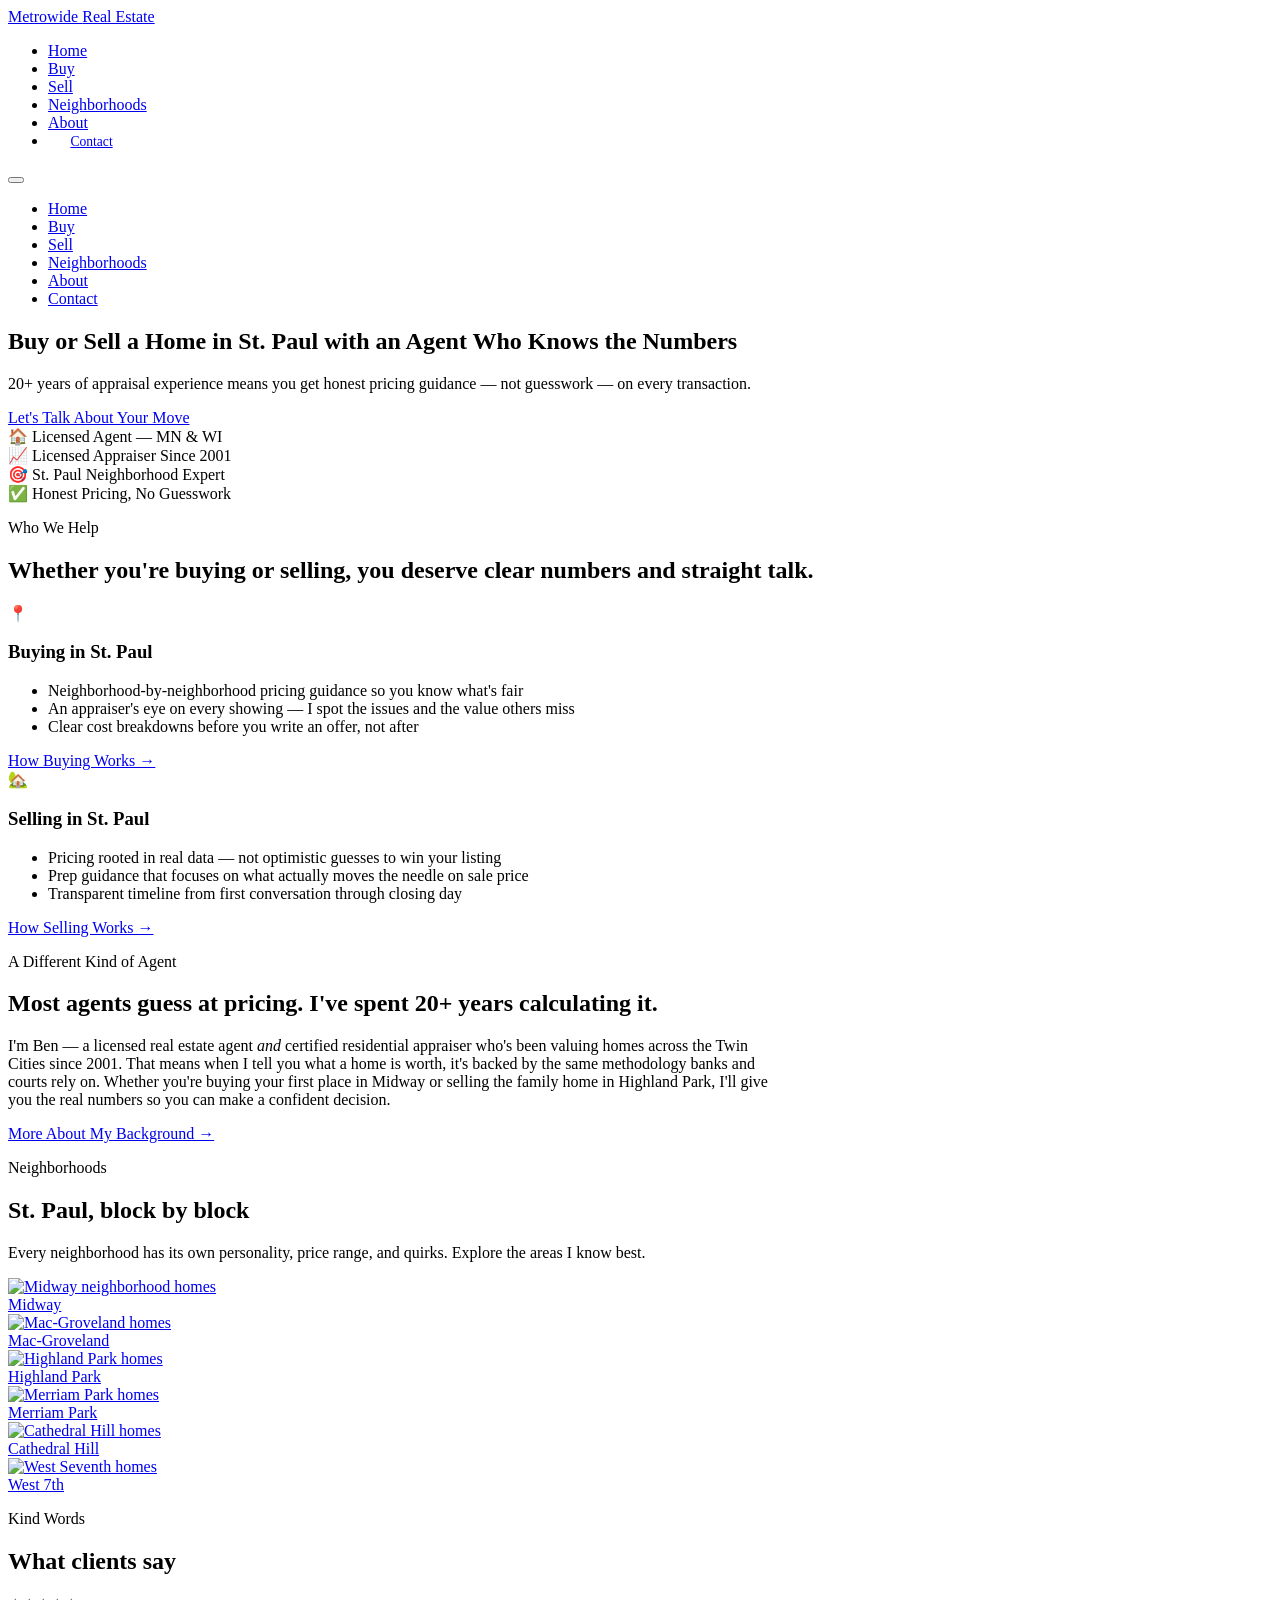
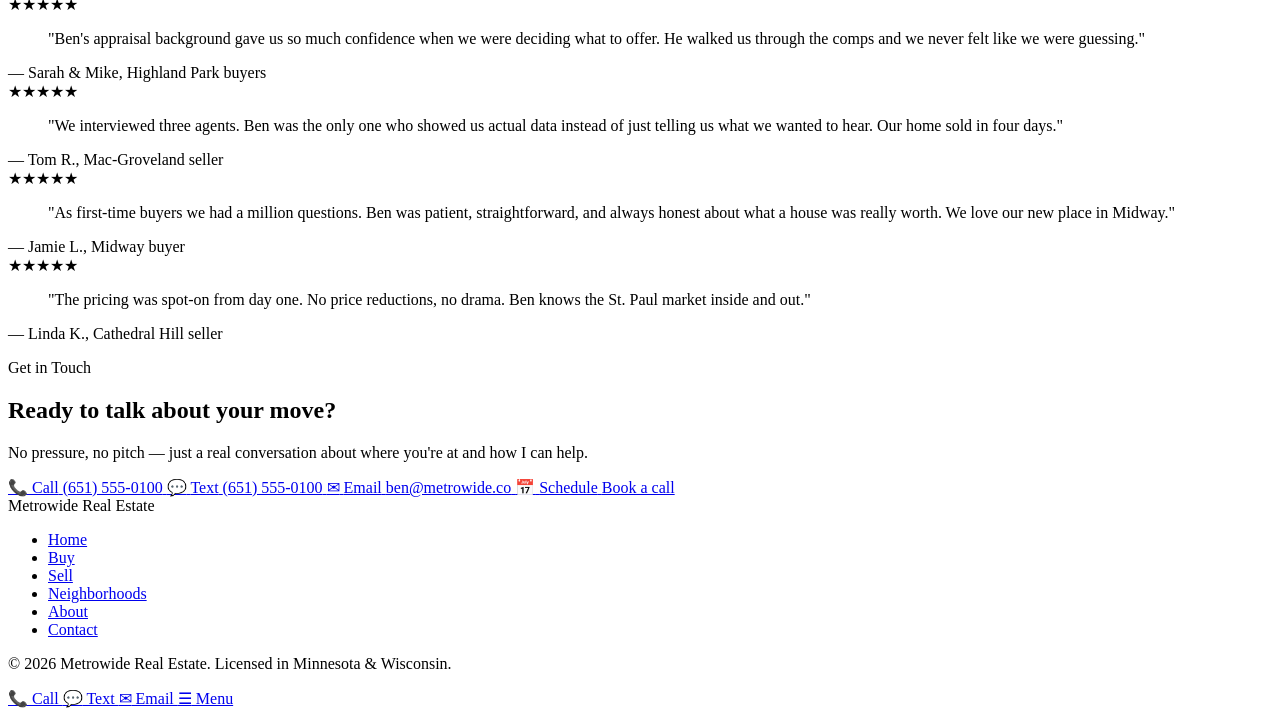
==== index.html @ 92af72aa "Add files via upload" ====
<!DOCTYPE html>
<html lang="en">
<head>
  <meta charset="UTF-8">
  <meta name="viewport" content="width=device-width, initial-scale=1.0">
  <title>Metrowide Real Estate — Buy &amp; Sell Homes in St.&nbsp;Paul, MN</title>
  <meta name="description" content="St. Paul real estate agent with 20+ years of appraisal experience. Honest pricing guidance for buyers and sellers in Mac-Groveland, Highland Park, Midway, and more.">

  <!-- Fonts -->
  <link rel="preconnect" href="https://fonts.googleapis.com">
  <link rel="preconnect" href="https://fonts.gstatic.com" crossorigin>
  <link href="https://fonts.googleapis.com/css2?family=DM+Serif+Display&family=Outfit:wght@300;400;500;600;700&display=swap" rel="stylesheet">

  <!-- CSS -->
  <link rel="stylesheet" href="css/style.css">

  <!-- Plausible Analytics (replace data-domain with yours) -->
  <!-- <script defer data-domain="yourdomain.com" src="https://plausible.io/js/script.js"></script> -->

  <!-- Schema.org LocalBusiness / RealEstateAgent -->
  <script type="application/ld+json">
  {
    "@context": "https://schema.org",
    "@type": "RealEstateAgent",
    "name": "Metrowide Real Estate",
    "description": "St. Paul real estate agent with 20+ years of appraisal expertise. Helping buyers and sellers with honest pricing guidance.",
    "url": "https://yourdomain.com",
    "telephone": "+1-651-555-0100",
    "email": "ben@metrowide.co",
    "address": {
      "@type": "PostalAddress",
      "addressLocality": "Saint Paul",
      "addressRegion": "MN",
      "postalCode": "55104",
      "addressCountry": "US"
    },
    "geo": {
      "@type": "GeoCoordinates",
      "latitude": 44.9537,
      "longitude": -93.09
    },
    "areaServed": {
      "@type": "City",
      "name": "Saint Paul, Minnesota"
    },
    "openingHoursSpecification": {
      "@type": "OpeningHoursSpecification",
      "dayOfWeek": ["Monday","Tuesday","Wednesday","Thursday","Friday"],
      "opens": "08:00",
      "closes": "18:00"
    },
    "sameAs": [
      "https://www.google.com/maps/place/Metrowide+Appraisals"
    ]
  }
  </script>
</head>

<body>

  <!-- ============ HEADER ============ -->
  <header class="site-header">
    <div class="container header-inner">
      <a href="index.html" class="logo">Metrowide <span>Real Estate</span></a>

      <nav>
        <ul class="nav-desktop">
          <li><a href="index.html" class="active">Home</a></li>
          <li><a href="buy.html">Buy</a></li>
          <li><a href="sell.html">Sell</a></li>
          <li><a href="neighborhoods/midway.html">Neighborhoods</a></li>
          <li><a href="about.html">About</a></li>
          <li><a href="contact.html" class="btn btn-primary" style="padding:0.55rem 1.4rem; font-size:0.85rem;">Contact</a></li>
        </ul>
      </nav>

      <button class="nav-toggle" aria-label="Menu">
        <span></span><span></span><span></span>
      </button>
    </div>
  </header>

  <!-- Mobile fullscreen nav -->
  <ul class="nav-mobile">
    <li><a href="index.html">Home</a></li>
    <li><a href="buy.html">Buy</a></li>
    <li><a href="sell.html">Sell</a></li>
    <li><a href="neighborhoods/midway.html">Neighborhoods</a></li>
    <li><a href="about.html">About</a></li>
    <li><a href="contact.html">Contact</a></li>
  </ul>


  <!-- ============ HERO ============ -->
  <section class="hero">
    <div class="hero-bg" role="img" aria-label="St. Paul skyline"></div>
    <div class="hero-content">
      <h1>Buy or Sell a Home in St.&nbsp;Paul with an Agent Who Knows the Numbers</h1>
      <p class="subhead">20+ years of appraisal experience means you get honest pricing guidance — not guesswork — on every transaction.</p>
      <a href="contact.html" class="btn btn-warm">Let's Talk About Your Move</a>
    </div>
  </section>


  <!-- ============ TRUST BADGES ============ -->
  <section class="trust-section">
    <div class="container">
      <div class="trust-badges reveal">
        <div class="trust-badge">
          <span class="badge-icon">&#127968;</span>
          <span>Licensed Agent — MN &amp; WI</span>
        </div>
        <div class="trust-badge">
          <span class="badge-icon">&#128200;</span>
          <span>Licensed Appraiser Since 2001</span>
        </div>
        <div class="trust-badge">
          <span class="badge-icon">&#127919;</span>
          <span>St.&nbsp;Paul Neighborhood Expert</span>
        </div>
        <div class="trust-badge">
          <span class="badge-icon">&#9989;</span>
          <span>Honest Pricing, No Guesswork</span>
        </div>
      </div>
    </div>
  </section>


  <!-- ============ WHO WE HELP ============ -->
  <section class="help-section">
    <div class="container">
      <div class="text-center reveal">
        <p class="section-label">Who We Help</p>
        <h2 class="section-heading">Whether you're buying or selling, you deserve clear numbers and straight talk.</h2>
      </div>

      <div class="help-grid">
        <!-- Buy Card -->
        <div class="help-card reveal">
          <div class="icon-badge">&#128205;</div>
          <h3>Buying in St.&nbsp;Paul</h3>
          <ul>
            <li>Neighborhood-by-neighborhood pricing guidance so you know what's fair</li>
            <li>An appraiser's eye on every showing — I spot the issues and the value others miss</li>
            <li>Clear cost breakdowns before you write an offer, not after</li>
          </ul>
          <a href="buy.html" class="btn btn-outline">How Buying Works &rarr;</a>
        </div>

        <!-- Sell Card -->
        <div class="help-card reveal">
          <div class="icon-badge">&#127969;</div>
          <h3>Selling in St.&nbsp;Paul</h3>
          <ul>
            <li>Pricing rooted in real data — not optimistic guesses to win your listing</li>
            <li>Prep guidance that focuses on what actually moves the needle on sale price</li>
            <li>Transparent timeline from first conversation through closing day</li>
          </ul>
          <a href="sell.html" class="btn btn-outline">How Selling Works &rarr;</a>
        </div>
      </div>
    </div>
  </section>


  <!-- ============ INTRO / STORY BLOCK ============ -->
  <section style="background: var(--color-cream);">
    <div class="container" style="max-width:760px;">
      <div class="text-center reveal">
        <p class="section-label">A Different Kind of Agent</p>
        <h2 class="section-heading">Most agents guess at pricing. I've spent 20+ years calculating it.</h2>
        <p class="section-intro" style="margin-left:auto; margin-right:auto;">
          I'm Ben — a licensed real estate agent <em>and</em> certified residential appraiser who's been valuing homes across the Twin Cities since 2001. That means when I tell you what a home is worth, it's backed by the same methodology banks and courts rely on. Whether you're buying your first place in Midway or selling the family home in Highland Park, I'll give you the real numbers so you can make a confident decision.
        </p>
        <a href="about.html" class="btn btn-outline">More About My Background &rarr;</a>
      </div>
    </div>
  </section>


  <!-- ============ NEIGHBORHOODS ============ -->
  <section class="neighborhoods-section">
    <div class="container">
      <div class="text-center reveal">
        <p class="section-label">Neighborhoods</p>
        <h2 class="section-heading">St.&nbsp;Paul, block by block</h2>
        <p class="section-intro" style="margin-left:auto; margin-right:auto;">Every neighborhood has its own personality, price range, and quirks. Explore the areas I know best.</p>
      </div>

      <div class="hood-grid reveal">
        <!-- Replace these Unsplash images with real neighborhood photos -->
        <a href="neighborhoods/midway.html" class="hood-tile">
          <img src="https://images.unsplash.com/photo-1570129477492-45c003edd2be?w=400&h=300&fit=crop&q=75" alt="Midway neighborhood homes" loading="lazy">
          <div class="overlay"><span>Midway</span></div>
        </a>
        <a href="#" class="hood-tile">
          <img src="https://images.unsplash.com/photo-1564013799919-ab600027ffc6?w=400&h=300&fit=crop&q=75" alt="Mac-Groveland homes" loading="lazy">
          <div class="overlay"><span>Mac-Groveland</span></div>
        </a>
        <a href="#" class="hood-tile">
          <img src="https://images.unsplash.com/photo-1600596542815-ffad4c1539a9?w=400&h=300&fit=crop&q=75" alt="Highland Park homes" loading="lazy">
          <div class="overlay"><span>Highland Park</span></div>
        </a>
        <a href="#" class="hood-tile">
          <img src="https://images.unsplash.com/photo-1600585154340-be6161a56a0c?w=400&h=300&fit=crop&q=75" alt="Merriam Park homes" loading="lazy">
          <div class="overlay"><span>Merriam Park</span></div>
        </a>
        <a href="#" class="hood-tile">
          <img src="https://images.unsplash.com/photo-1583608205776-bfd35f0d9f83?w=400&h=300&fit=crop&q=75" alt="Cathedral Hill homes" loading="lazy">
          <div class="overlay"><span>Cathedral Hill</span></div>
        </a>
        <a href="#" class="hood-tile">
          <img src="https://images.unsplash.com/photo-1605276374104-dee2a0ed3cd6?w=400&h=300&fit=crop&q=75" alt="West Seventh homes" loading="lazy">
          <div class="overlay"><span>West 7th</span></div>
        </a>
      </div>
    </div>
  </section>


  <!-- ============ TESTIMONIALS ============ -->
  <section class="testimonials-section">
    <div class="container">
      <div class="text-center reveal">
        <p class="section-label">Kind Words</p>
        <h2 class="section-heading">What clients say</h2>
      </div>

      <div class="testimonial-track reveal">
        <div class="testimonial-card">
          <div class="stars">&#9733;&#9733;&#9733;&#9733;&#9733;</div>
          <blockquote>"Ben's appraisal background gave us so much confidence when we were deciding what to offer. He walked us through the comps and we never felt like we were guessing."</blockquote>
          <div class="author">— Sarah &amp; Mike, Highland Park buyers</div>
        </div>
        <div class="testimonial-card">
          <div class="stars">&#9733;&#9733;&#9733;&#9733;&#9733;</div>
          <blockquote>"We interviewed three agents. Ben was the only one who showed us actual data instead of just telling us what we wanted to hear. Our home sold in four days."</blockquote>
          <div class="author">— Tom R., Mac-Groveland seller</div>
        </div>
        <div class="testimonial-card">
          <div class="stars">&#9733;&#9733;&#9733;&#9733;&#9733;</div>
          <blockquote>"As first-time buyers we had a million questions. Ben was patient, straightforward, and always honest about what a house was really worth. We love our new place in Midway."</blockquote>
          <div class="author">— Jamie L., Midway buyer</div>
        </div>
        <div class="testimonial-card">
          <div class="stars">&#9733;&#9733;&#9733;&#9733;&#9733;</div>
          <blockquote>"The pricing was spot-on from day one. No price reductions, no drama. Ben knows the St. Paul market inside and out."</blockquote>
          <div class="author">— Linda K., Cathedral Hill seller</div>
        </div>
      </div>
    </div>
  </section>


  <!-- ============ CONTACT STRIP ============ -->
  <section class="contact-strip">
    <div class="container">
      <div class="text-center reveal">
        <p class="section-label">Get in Touch</p>
        <h2 class="section-heading">Ready to talk about your move?</h2>
        <p class="section-intro" style="margin-left:auto; margin-right:auto;">No pressure, no pitch — just a real conversation about where you're at and how I can help.</p>
      </div>

      <div class="contact-methods reveal">
        <a href="tel:+16515550100" class="contact-method">
          <span class="method-icon">&#128222;</span>
          <span class="method-label">Call</span>
          <span class="method-detail">(651) 555-0100</span>
        </a>
        <a href="sms:+16515550100" class="contact-method">
          <span class="method-icon">&#128172;</span>
          <span class="method-label">Text</span>
          <span class="method-detail">(651) 555-0100</span>
        </a>
        <a href="mailto:ben@metrowide.co" class="contact-method">
          <span class="method-icon">&#9993;</span>
          <span class="method-label">Email</span>
          <span class="method-detail">ben@metrowide.co</span>
        </a>
        <a href="contact.html" class="contact-method">
          <span class="method-icon">&#128197;</span>
          <span class="method-label">Schedule</span>
          <span class="method-detail">Book a call</span>
        </a>
      </div>
    </div>
  </section>


  <!-- ============ FOOTER ============ -->
  <footer class="site-footer">
    <div class="container footer-inner">
      <div class="footer-logo">Metrowide <span>Real Estate</span></div>
      <ul class="footer-nav">
        <li><a href="index.html">Home</a></li>
        <li><a href="buy.html">Buy</a></li>
        <li><a href="sell.html">Sell</a></li>
        <li><a href="neighborhoods/midway.html">Neighborhoods</a></li>
        <li><a href="about.html">About</a></li>
        <li><a href="contact.html">Contact</a></li>
      </ul>
      <p class="footer-legal">&copy; 2026 Metrowide Real Estate. Licensed in Minnesota &amp; Wisconsin.</p>
    </div>
  </footer>


  <!-- ============ STICKY MOBILE BAR ============ -->
  <div class="mobile-bar">
    <a href="tel:+16515550100">
      <span class="bar-icon">&#128222;</span> Call
    </a>
    <a href="sms:+16515550100">
      <span class="bar-icon">&#128172;</span> Text
    </a>
    <a href="mailto:ben@metrowide.co">
      <span class="bar-icon">&#9993;</span> Email
    </a>
    <a href="#" onclick="document.querySelector('.nav-toggle').click(); return false;">
      <span class="bar-icon">&#9776;</span> Menu
    </a>
  </div>


  <script src="js/main.js"></script>
</body>
</html>
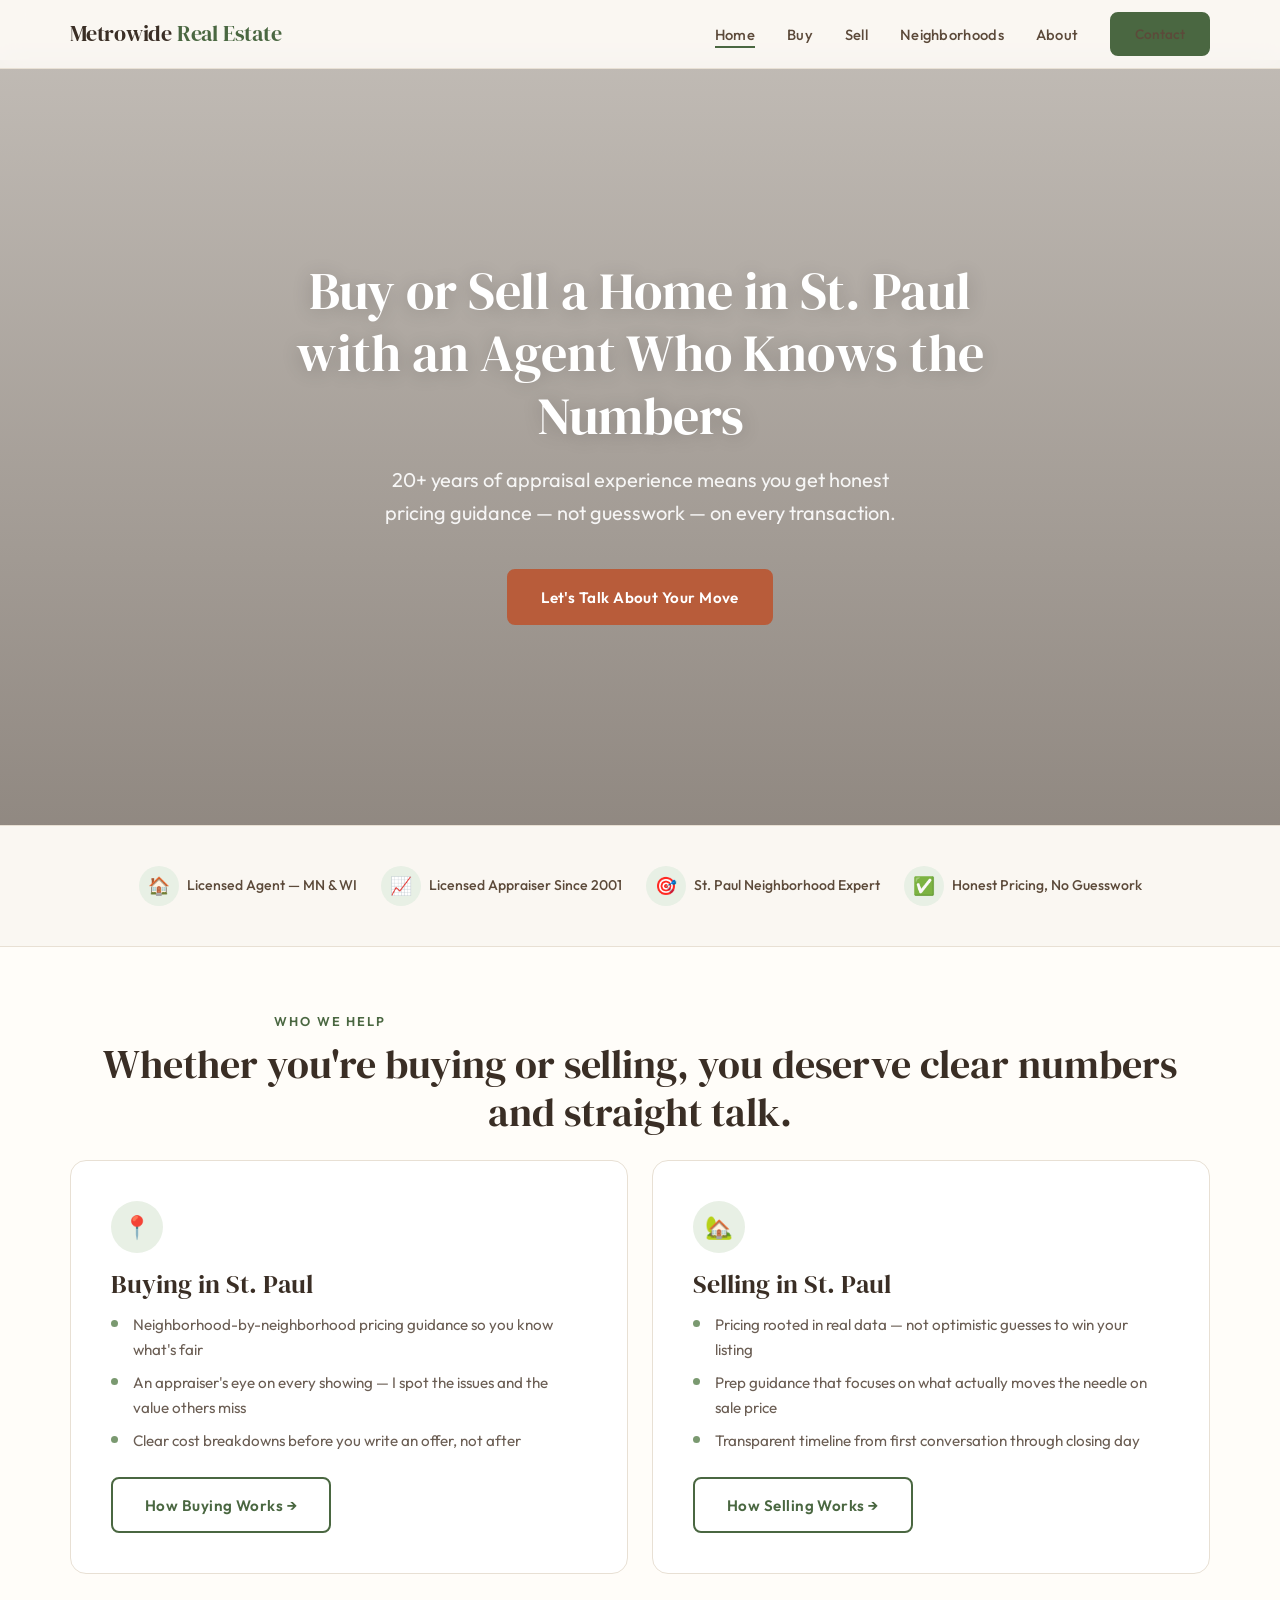
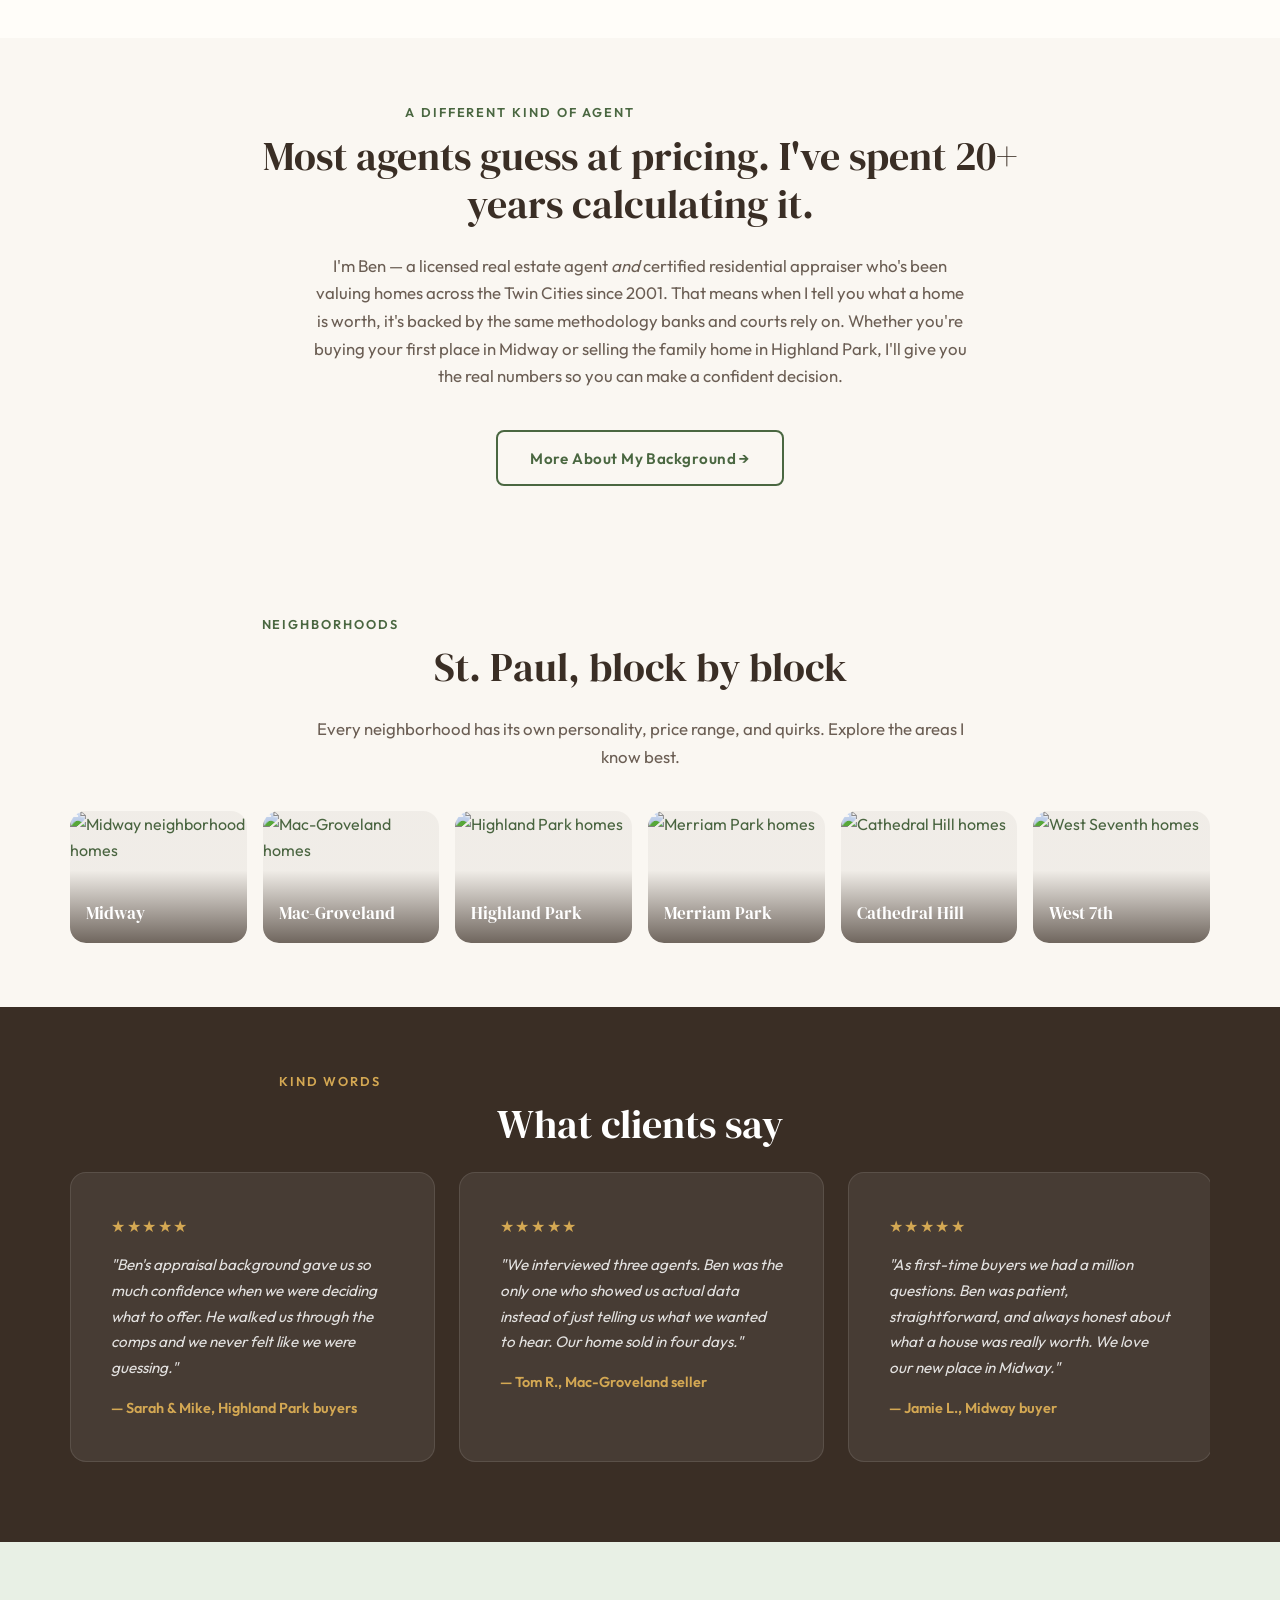
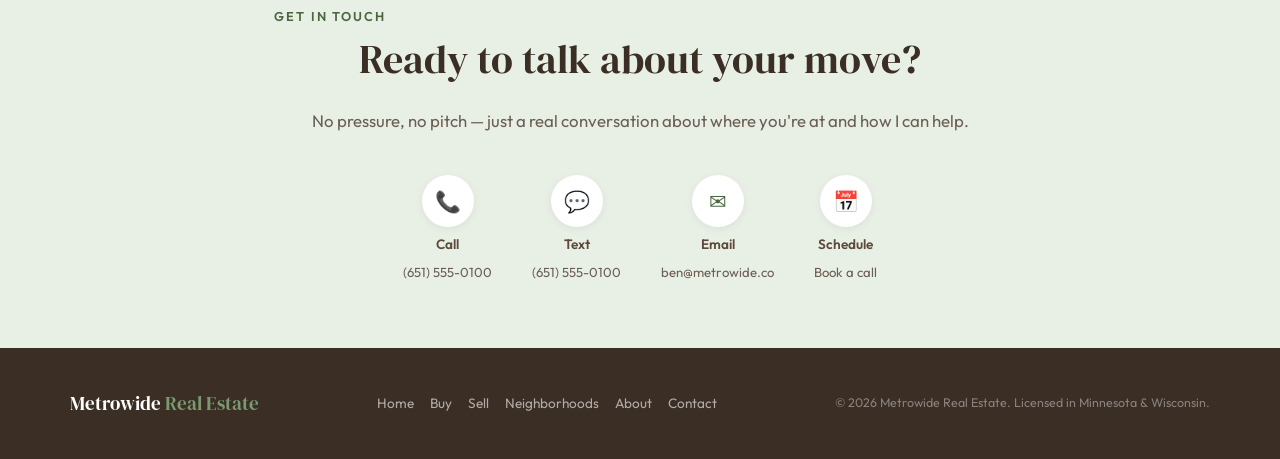
==== commit cfcfe90a: "Add files via upload" ====
--- a/index.html
+++ b/index.html
@@ -12,7 +12,7 @@
   <link href="https://fonts.googleapis.com/css2?family=DM+Serif+Display&family=Outfit:wght@300;400;500;600;700&display=swap" rel="stylesheet">
 
   <!-- CSS -->
-  <link rel="stylesheet" href="css/style.css">
+  <link rel="stylesheet" href="style.css">
 
   <!-- Plausible Analytics (replace data-domain with yours) -->
   <!-- <script defer data-domain="yourdomain.com" src="https://plausible.io/js/script.js"></script> -->
@@ -322,6 +322,6 @@
   </div>
 
 
-  <script src="js/main.js"></script>
+  <script src="main.js"></script>
 </body>
 </html>
--- a/style.css
+++ b/style.css
@@ -0,0 +1,527 @@
+/* ==============================================
+   Metrowide Real Estate — Design System
+   Mobile-first · Warm editorial minimal
+   ============================================== */
+
+:root {
+  --color-cream:      #FAF7F2;
+  --color-warm-white: #FFFDF9;
+  --color-sand:       #E8E0D4;
+  --color-stone:      #C4B8A8;
+  --color-bark:       #5C4A3A;
+  --color-espresso:   #3A2E25;
+  --color-forest:     #4A6741;
+  --color-sage:       #7A9970;
+  --color-sage-light: #E8F0E5;
+  --color-rust:       #B85C3A;
+  --color-gold:       #D4A853;
+  --color-text:       #2C2420;
+  --color-text-light: #6B5E54;
+  --color-white:      #FFFFFF;
+
+  --font-display: 'DM Serif Display', Georgia, serif;
+  --font-body:    'Outfit', 'Segoe UI', sans-serif;
+
+  --space-xs:  0.5rem;
+  --space-sm:  1rem;
+  --space-md:  1.5rem;
+  --space-lg:  2.5rem;
+  --space-xl:  4rem;
+  --space-xxl: 6rem;
+
+  --max-width: 1140px;
+  --radius:    8px;
+  --radius-lg: 16px;
+  --ease: cubic-bezier(0.25, 0.46, 0.45, 0.94);
+}
+
+*, *::before, *::after { box-sizing: border-box; margin: 0; padding: 0; }
+
+html {
+  font-size: 16px;
+  scroll-behavior: smooth;
+  -webkit-font-smoothing: antialiased;
+}
+
+body {
+  font-family: var(--font-body);
+  color: var(--color-text);
+  background: var(--color-cream);
+  line-height: 1.65;
+  overflow-x: hidden;
+  padding-bottom: 64px;
+}
+@media (min-width: 768px) { body { padding-bottom: 0; } }
+
+img { max-width: 100%; height: auto; display: block; }
+a   { color: var(--color-forest); text-decoration: none; transition: color 0.25s var(--ease); }
+a:hover { color: var(--color-rust); }
+
+h1, h2, h3, h4 {
+  font-family: var(--font-display);
+  color: var(--color-espresso);
+  line-height: 1.2;
+  font-weight: 400;
+}
+h1 { font-size: clamp(2rem, 5vw, 3.25rem); }
+h2 { font-size: clamp(1.6rem, 4vw, 2.5rem); }
+h3 { font-size: clamp(1.25rem, 3vw, 1.6rem); }
+
+p { max-width: 65ch; }
+
+.container {
+  width: 90%;
+  max-width: var(--max-width);
+  margin: 0 auto;
+}
+
+.text-center { text-align: center; }
+.sr-only {
+  position: absolute; width: 1px; height: 1px;
+  padding: 0; margin: -1px; overflow: hidden;
+  clip: rect(0,0,0,0); border: 0;
+}
+
+/* Fade-in on scroll */
+.reveal {
+  opacity: 0;
+  transform: translateY(24px);
+  transition: opacity 0.7s var(--ease), transform 0.7s var(--ease);
+}
+.reveal.visible {
+  opacity: 1;
+  transform: translateY(0);
+}
+
+/* ---- Buttons ---- */
+.btn {
+  display: inline-block;
+  font-family: var(--font-body);
+  font-weight: 600;
+  font-size: 0.95rem;
+  letter-spacing: 0.03em;
+  padding: 0.85rem 2rem;
+  border-radius: var(--radius);
+  border: 2px solid transparent;
+  cursor: pointer;
+  transition: all 0.3s var(--ease);
+  text-align: center;
+}
+.btn-primary {
+  background: var(--color-forest);
+  color: var(--color-white);
+  border-color: var(--color-forest);
+}
+.btn-primary:hover {
+  background: var(--color-espresso);
+  border-color: var(--color-espresso);
+  color: var(--color-white);
+  transform: translateY(-2px);
+  box-shadow: 0 6px 20px rgba(74,103,65,0.25);
+}
+.btn-outline {
+  background: transparent;
+  color: var(--color-forest);
+  border-color: var(--color-forest);
+}
+.btn-outline:hover {
+  background: var(--color-forest);
+  color: var(--color-white);
+  transform: translateY(-2px);
+}
+.btn-warm {
+  background: var(--color-rust);
+  color: var(--color-white);
+  border-color: var(--color-rust);
+}
+.btn-warm:hover {
+  background: var(--color-espresso);
+  border-color: var(--color-espresso);
+  color: var(--color-white);
+  transform: translateY(-2px);
+}
+
+
+/* ==== HEADER / NAV ==== */
+.site-header {
+  position: fixed;
+  top: 0; left: 0; right: 0;
+  z-index: 1000;
+  background: rgba(250,247,242,0.92);
+  backdrop-filter: blur(12px);
+  -webkit-backdrop-filter: blur(12px);
+  border-bottom: 1px solid var(--color-sand);
+  transition: box-shadow 0.3s var(--ease);
+}
+.site-header.scrolled {
+  box-shadow: 0 2px 20px rgba(0,0,0,0.06);
+}
+.header-inner {
+  display: flex;
+  align-items: center;
+  justify-content: space-between;
+  padding: 0.75rem 0;
+}
+.logo {
+  font-family: var(--font-display);
+  font-size: 1.35rem;
+  color: var(--color-espresso);
+  letter-spacing: -0.01em;
+}
+.logo span { color: var(--color-forest); }
+
+.nav-desktop {
+  display: none;
+  list-style: none;
+  gap: 2rem;
+  align-items: center;
+}
+.nav-desktop a {
+  color: var(--color-bark);
+  font-weight: 500;
+  font-size: 0.92rem;
+  letter-spacing: 0.02em;
+  position: relative;
+}
+.nav-desktop a::after {
+  content: '';
+  position: absolute;
+  bottom: -4px; left: 0;
+  width: 0; height: 2px;
+  background: var(--color-forest);
+  transition: width 0.3s var(--ease);
+}
+.nav-desktop a:hover::after,
+.nav-desktop a.active::after { width: 100%; }
+.nav-desktop a:hover { color: var(--color-forest); }
+
+.nav-toggle {
+  background: none; border: none; cursor: pointer;
+  padding: 0.5rem;
+  display: flex; flex-direction: column; gap: 5px;
+}
+.nav-toggle span {
+  display: block; width: 24px; height: 2px;
+  background: var(--color-espresso);
+  transition: all 0.3s var(--ease);
+  border-radius: 2px;
+}
+.nav-toggle.active span:nth-child(1) { transform: rotate(45deg) translate(5px, 5px); }
+.nav-toggle.active span:nth-child(2) { opacity: 0; }
+.nav-toggle.active span:nth-child(3) { transform: rotate(-45deg) translate(5px, -5px); }
+
+.nav-mobile {
+  display: none;
+  position: fixed;
+  top: 0; left: 0; right: 0; bottom: 0;
+  background: var(--color-cream);
+  z-index: 999;
+  flex-direction: column;
+  justify-content: center;
+  align-items: center;
+  gap: 1.5rem;
+  list-style: none;
+}
+.nav-mobile.open { display: flex; }
+.nav-mobile a {
+  font-family: var(--font-display);
+  font-size: 1.8rem;
+  color: var(--color-espresso);
+}
+.nav-mobile a:hover { color: var(--color-forest); }
+
+@media (min-width: 768px) {
+  .nav-desktop { display: flex; }
+  .nav-toggle  { display: none; }
+}
+
+
+/* ==== HERO ==== */
+.hero {
+  position: relative;
+  min-height: 85vh;
+  display: flex;
+  align-items: center;
+  justify-content: center;
+  text-align: center;
+  margin-top: 60px;
+  overflow: hidden;
+}
+.hero-bg {
+  position: absolute; inset: 0;
+  background:
+    linear-gradient(180deg, rgba(58,46,37,0.3) 0%, rgba(58,46,37,0.55) 100%),
+    url('https://images.unsplash.com/photo-1558618666-fcd25c85f82e?w=1600&q=80') center/cover no-repeat;
+}
+.hero-content {
+  position: relative; z-index: 2;
+  padding: var(--space-lg) var(--space-sm);
+  max-width: 720px;
+  animation: fadeUp 1s var(--ease) both;
+}
+@keyframes fadeUp {
+  from { opacity: 0; transform: translateY(30px); }
+  to   { opacity: 1; transform: translateY(0); }
+}
+.hero h1 {
+  color: var(--color-white);
+  margin-bottom: var(--space-sm);
+  text-shadow: 0 2px 20px rgba(0,0,0,0.2);
+}
+.hero .subhead {
+  color: rgba(255,255,255,0.9);
+  font-size: clamp(1.05rem, 2.5vw, 1.25rem);
+  margin-bottom: var(--space-lg);
+  max-width: 540px;
+  margin-left: auto; margin-right: auto;
+}
+
+
+/* ==== SECTIONS ==== */
+section { padding: var(--space-xl) 0; }
+
+.section-label {
+  font-family: var(--font-body);
+  font-weight: 600;
+  font-size: 0.8rem;
+  letter-spacing: 0.15em;
+  text-transform: uppercase;
+  color: var(--color-forest);
+  margin-bottom: var(--space-xs);
+}
+.section-heading { margin-bottom: var(--space-md); }
+.section-intro {
+  color: var(--color-text-light);
+  font-size: 1.05rem;
+  margin-bottom: var(--space-lg);
+  max-width: 60ch;
+}
+
+
+/* ==== WHO WE HELP CARDS ==== */
+.help-section { background: var(--color-warm-white); }
+
+.help-grid { display: grid; gap: var(--space-md); }
+
+.help-card {
+  background: var(--color-white);
+  border: 1px solid var(--color-sand);
+  border-radius: var(--radius-lg);
+  padding: var(--space-lg);
+  transition: transform 0.3s var(--ease), box-shadow 0.3s var(--ease);
+}
+.help-card:hover {
+  transform: translateY(-4px);
+  box-shadow: 0 12px 32px rgba(0,0,0,0.06);
+}
+.help-card .icon-badge {
+  width: 52px; height: 52px;
+  background: var(--color-sage-light);
+  border-radius: 50%;
+  display: flex; align-items: center; justify-content: center;
+  margin-bottom: var(--space-sm);
+  font-size: 1.4rem;
+}
+.help-card h3 { margin-bottom: 0.75rem; }
+.help-card ul { list-style: none; margin-bottom: var(--space-md); }
+.help-card li {
+  position: relative;
+  padding-left: 1.4rem;
+  margin-bottom: 0.5rem;
+  color: var(--color-text-light);
+  font-size: 0.95rem;
+}
+.help-card li::before {
+  content: '';
+  position: absolute;
+  left: 0; top: 0.55em;
+  width: 7px; height: 7px;
+  border-radius: 50%;
+  background: var(--color-sage);
+}
+
+@media (min-width: 700px) {
+  .help-grid { grid-template-columns: 1fr 1fr; }
+}
+
+
+/* ==== TRUST BADGES ==== */
+.trust-section { background: var(--color-cream); border-top: 1px solid var(--color-sand); border-bottom: 1px solid var(--color-sand); padding: var(--space-lg) 0; }
+.trust-badges {
+  display: flex; flex-wrap: wrap; justify-content: center;
+  gap: var(--space-md);
+}
+.trust-badge {
+  display: flex; align-items: center; gap: 0.5rem;
+  font-size: 0.88rem; color: var(--color-bark); font-weight: 500;
+}
+.trust-badge .badge-icon {
+  width: 40px; height: 40px;
+  background: var(--color-sage-light);
+  border-radius: 50%;
+  display: flex; align-items: center; justify-content: center;
+  font-size: 1.1rem;
+}
+
+
+/* ==== NEIGHBORHOODS ==== */
+.neighborhoods-section { background: var(--color-cream); }
+.hood-grid {
+  display: grid;
+  grid-template-columns: repeat(2, 1fr);
+  gap: var(--space-sm);
+}
+.hood-tile {
+  position: relative;
+  border-radius: var(--radius-lg);
+  overflow: hidden;
+  aspect-ratio: 4/3;
+  cursor: pointer;
+}
+.hood-tile img {
+  width: 100%; height: 100%;
+  object-fit: cover;
+  transition: transform 0.5s var(--ease);
+}
+.hood-tile:hover img { transform: scale(1.06); }
+.hood-tile .overlay {
+  position: absolute; inset: 0;
+  background: linear-gradient(0deg, rgba(58,46,37,0.72) 0%, rgba(58,46,37,0.05) 55%);
+  display: flex; align-items: flex-end;
+  padding: var(--space-sm);
+}
+.hood-tile .overlay span {
+  color: var(--color-white);
+  font-family: var(--font-display);
+  font-size: 1.05rem;
+}
+@media (min-width: 700px) { .hood-grid { grid-template-columns: repeat(3, 1fr); } }
+@media (min-width: 960px) { .hood-grid { grid-template-columns: repeat(6, 1fr); } }
+
+
+/* ==== TESTIMONIALS ==== */
+.testimonials-section {
+  background: var(--color-espresso);
+  color: var(--color-white);
+  overflow: hidden;
+}
+.testimonials-section .section-label { color: var(--color-gold); }
+.testimonials-section h2 { color: var(--color-white); }
+.testimonial-track {
+  display: flex; gap: var(--space-md);
+  overflow-x: auto; scroll-snap-type: x mandatory;
+  -webkit-overflow-scrolling: touch;
+  padding-bottom: var(--space-sm);
+  scrollbar-width: none;
+}
+.testimonial-track::-webkit-scrollbar { display: none; }
+.testimonial-card {
+  flex: 0 0 85%;
+  max-width: 440px;
+  scroll-snap-align: start;
+  background: rgba(255,255,255,0.07);
+  border: 1px solid rgba(255,255,255,0.1);
+  border-radius: var(--radius-lg);
+  padding: var(--space-lg);
+}
+.testimonial-card .stars {
+  color: var(--color-gold); font-size: 1rem;
+  margin-bottom: 0.75rem; letter-spacing: 0.1em;
+}
+.testimonial-card blockquote {
+  font-size: 0.95rem; line-height: 1.7;
+  color: rgba(255,255,255,0.85);
+  font-style: italic; margin-bottom: 1rem;
+}
+.testimonial-card .author {
+  font-weight: 600; font-size: 0.9rem;
+  color: var(--color-gold);
+}
+@media (min-width: 700px) { .testimonial-card { flex: 0 0 45%; } }
+@media (min-width: 960px) { .testimonial-card { flex: 0 0 32%; } }
+
+
+/* ==== CONTACT STRIP ==== */
+.contact-strip { background: var(--color-sage-light); text-align: center; }
+.contact-methods {
+  display: flex; flex-wrap: wrap; justify-content: center;
+  gap: var(--space-lg); margin-top: var(--space-md);
+}
+.contact-method {
+  display: flex; flex-direction: column; align-items: center; gap: 0.4rem;
+}
+.contact-method .method-icon {
+  width: 52px; height: 52px;
+  background: var(--color-white);
+  border-radius: 50%;
+  display: flex; align-items: center; justify-content: center;
+  font-size: 1.3rem;
+  box-shadow: 0 2px 8px rgba(0,0,0,0.06);
+  transition: transform 0.3s var(--ease);
+}
+.contact-method:hover .method-icon { transform: scale(1.1); }
+.contact-method .method-label {
+  font-weight: 600; font-size: 0.85rem; color: var(--color-bark);
+}
+.contact-method .method-detail {
+  font-size: 0.82rem; color: var(--color-text-light);
+}
+
+
+/* ==== FOOTER ==== */
+.site-footer {
+  background: var(--color-espresso);
+  color: rgba(255,255,255,0.7);
+  padding: var(--space-lg) 0;
+  font-size: 0.88rem;
+}
+.footer-inner {
+  display: flex; flex-direction: column;
+  gap: var(--space-md); align-items: center; text-align: center;
+}
+.footer-logo {
+  font-family: var(--font-display);
+  font-size: 1.2rem; color: var(--color-white);
+}
+.footer-logo span { color: var(--color-sage); }
+.footer-nav {
+  display: flex; flex-wrap: wrap; justify-content: center;
+  gap: 1rem; list-style: none;
+}
+.footer-nav a { color: rgba(255,255,255,0.6); font-size: 0.85rem; }
+.footer-nav a:hover { color: var(--color-white); }
+.footer-legal {
+  font-size: 0.78rem; color: rgba(255,255,255,0.4); max-width: 50ch;
+}
+@media (min-width: 768px) {
+  .footer-inner {
+    flex-direction: row; justify-content: space-between; text-align: left;
+  }
+}
+
+
+/* ==== STICKY MOBILE BAR ==== */
+.mobile-bar {
+  position: fixed;
+  bottom: 0; left: 0; right: 0;
+  z-index: 900;
+  background: var(--color-espresso);
+  display: flex;
+  border-top: 1px solid rgba(255,255,255,0.1);
+}
+.mobile-bar a {
+  flex: 1;
+  display: flex; flex-direction: column;
+  align-items: center; justify-content: center;
+  padding: 0.6rem 0;
+  color: rgba(255,255,255,0.8);
+  font-size: 0.68rem; font-weight: 600;
+  letter-spacing: 0.04em; text-transform: uppercase;
+  gap: 3px; transition: color 0.2s;
+}
+.mobile-bar a:hover { color: var(--color-gold); }
+.mobile-bar .bar-icon { font-size: 1.15rem; }
+
+@media (min-width: 768px) {
+  .mobile-bar { display: none; }
+}
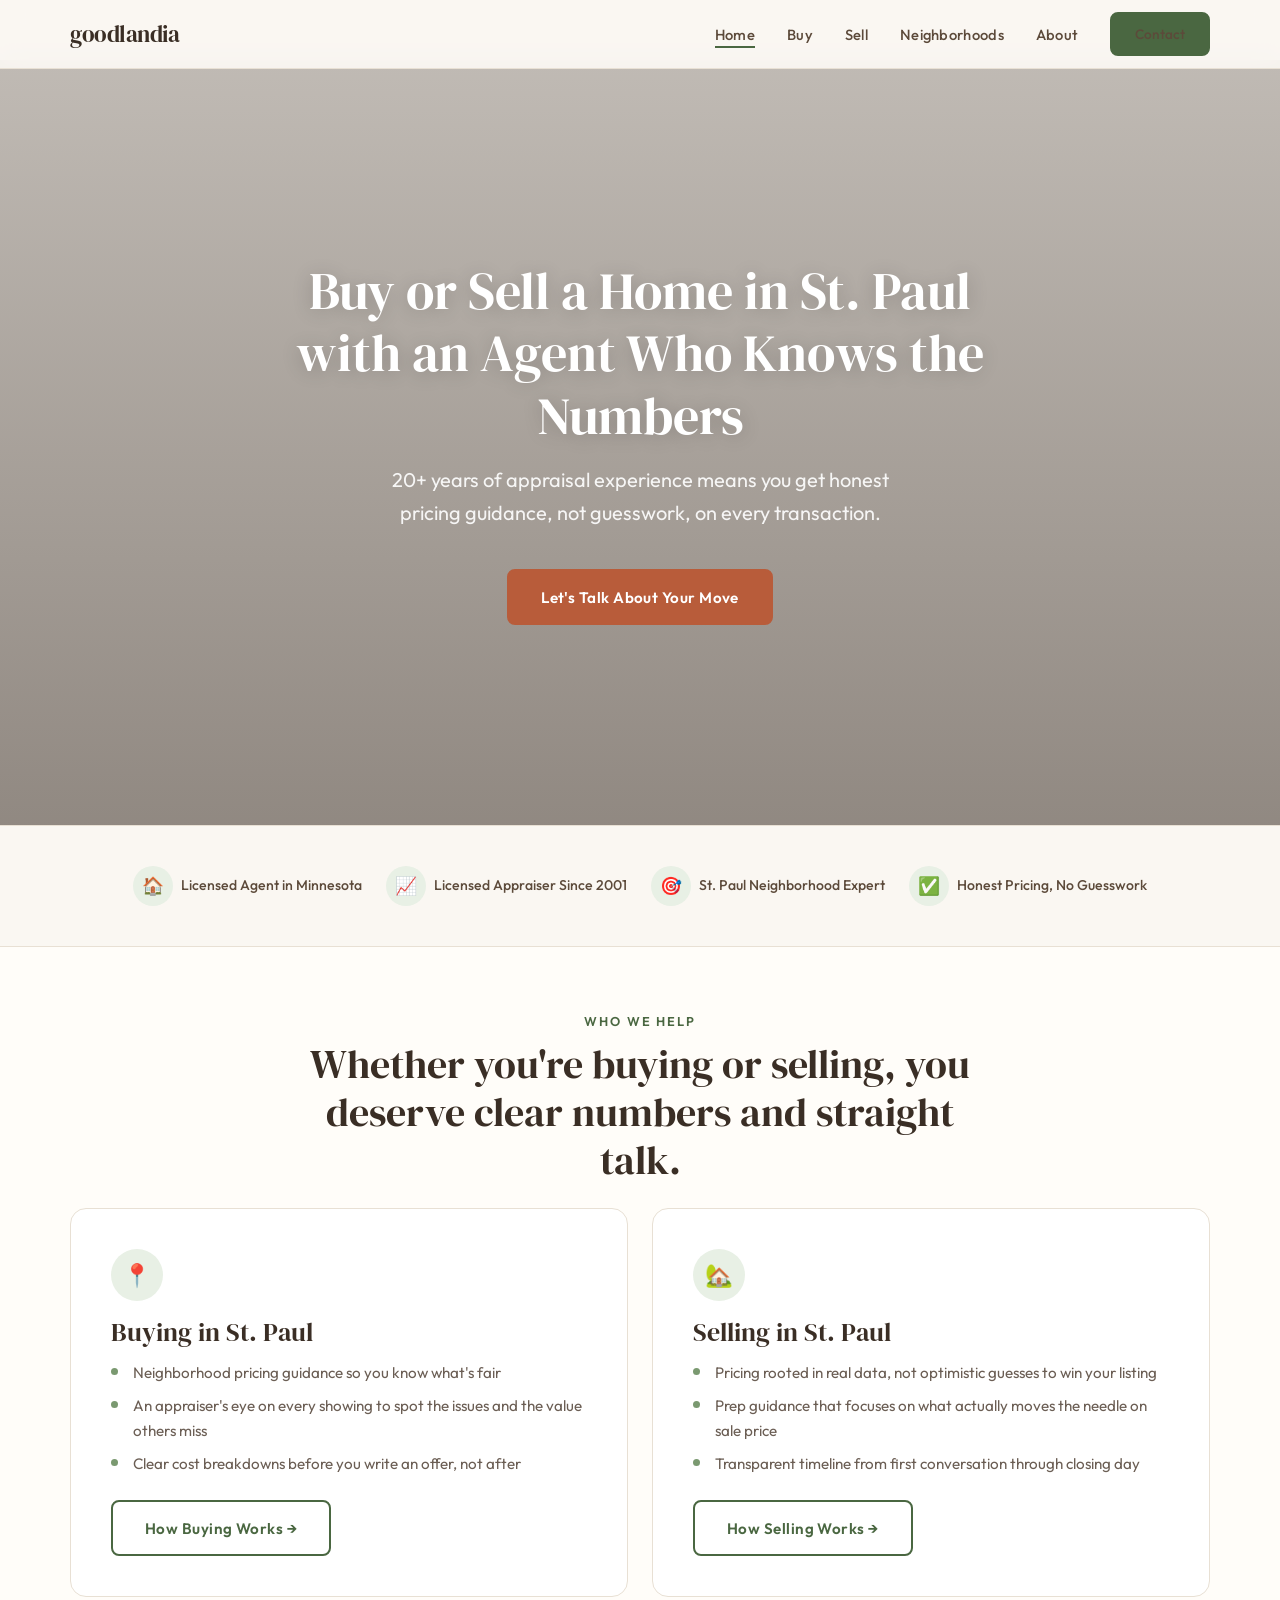
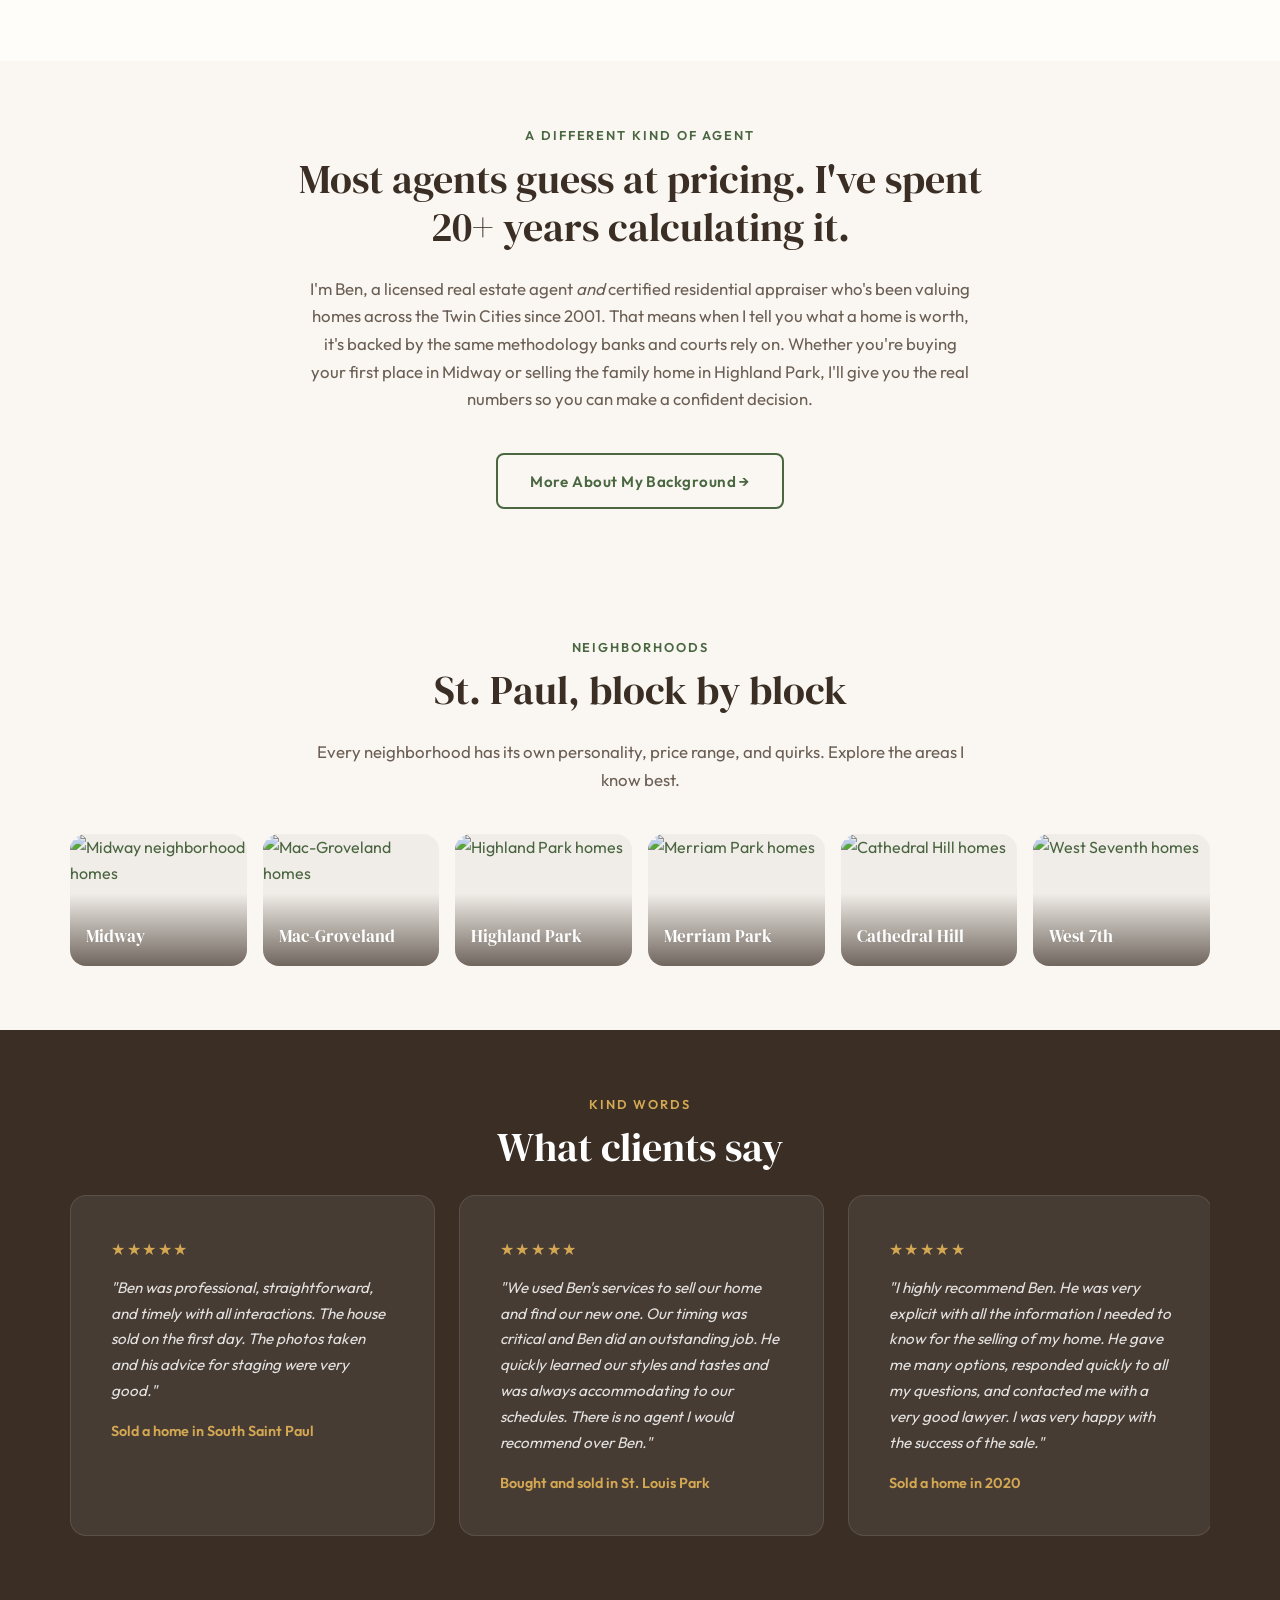
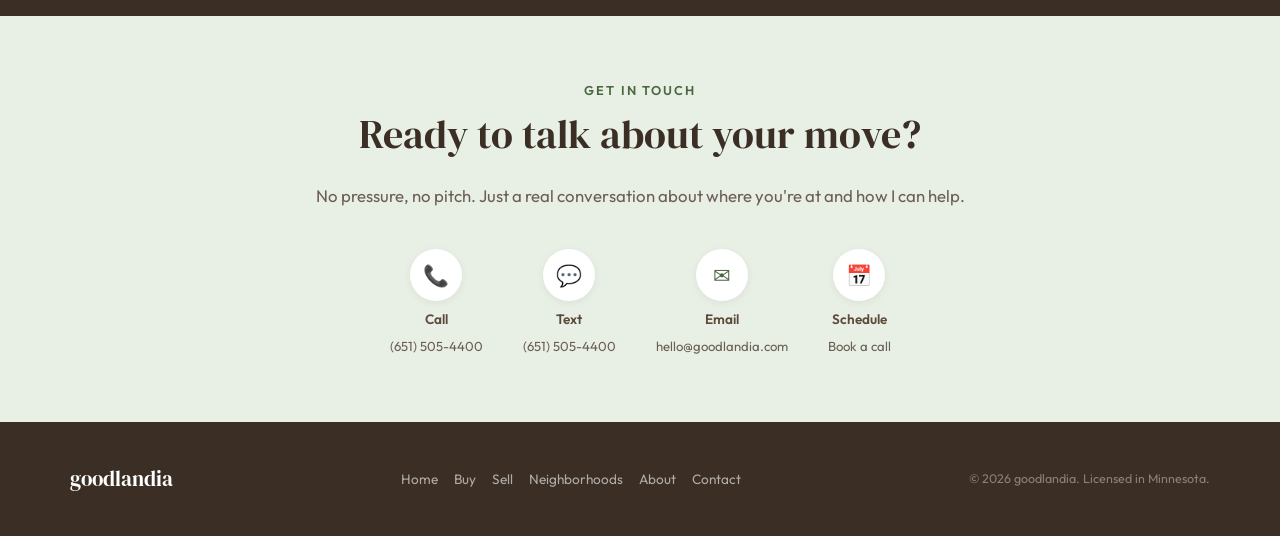
==== commit 3df67a37: "Add files via upload" ====
--- a/index.html
+++ b/index.html
@@ -3,7 +3,7 @@
 <head>
   <meta charset="UTF-8">
   <meta name="viewport" content="width=device-width, initial-scale=1.0">
-  <title>Metrowide Real Estate — Buy &amp; Sell Homes in St.&nbsp;Paul, MN</title>
+  <title>goodlandia | Buy &amp; Sell Homes in St.&nbsp;Paul, MN</title>
   <meta name="description" content="St. Paul real estate agent with 20+ years of appraisal experience. Honest pricing guidance for buyers and sellers in Mac-Groveland, Highland Park, Midway, and more.">
 
   <!-- Fonts -->
@@ -15,18 +15,18 @@
   <link rel="stylesheet" href="style.css">
 
   <!-- Plausible Analytics (replace data-domain with yours) -->
-  <!-- <script defer data-domain="yourdomain.com" src="https://plausible.io/js/script.js"></script> -->
+  <!-- <script defer data-domain="goodlandia.com" src="https://plausible.io/js/script.js"></script> -->
 
   <!-- Schema.org LocalBusiness / RealEstateAgent -->
   <script type="application/ld+json">
   {
     "@context": "https://schema.org",
     "@type": "RealEstateAgent",
-    "name": "Metrowide Real Estate",
+    "name": "goodlandia",
     "description": "St. Paul real estate agent with 20+ years of appraisal expertise. Helping buyers and sellers with honest pricing guidance.",
-    "url": "https://yourdomain.com",
-    "telephone": "+1-651-555-0100",
-    "email": "ben@metrowide.co",
+    "url": "https://goodlandia.netlify.app",
+    "telephone": "+1-651-505-4400",
+    "email": "hello@goodlandia.com",
     "address": {
       "@type": "PostalAddress",
       "addressLocality": "Saint Paul",
@@ -61,7 +61,7 @@
   <!-- ============ HEADER ============ -->
   <header class="site-header">
     <div class="container header-inner">
-      <a href="index.html" class="logo">Metrowide <span>Real Estate</span></a>
+      <a href="index.html" class="logo">goodlandia</a>
 
       <nav>
         <ul class="nav-desktop">
@@ -96,7 +96,7 @@
     <div class="hero-bg" role="img" aria-label="St. Paul skyline"></div>
     <div class="hero-content">
       <h1>Buy or Sell a Home in St.&nbsp;Paul with an Agent Who Knows the Numbers</h1>
-      <p class="subhead">20+ years of appraisal experience means you get honest pricing guidance — not guesswork — on every transaction.</p>
+      <p class="subhead">20+ years of appraisal experience means you get honest pricing guidance, not guesswork, on every transaction.</p>
       <a href="contact.html" class="btn btn-warm">Let's Talk About Your Move</a>
     </div>
   </section>
@@ -108,7 +108,7 @@
       <div class="trust-badges reveal">
         <div class="trust-badge">
           <span class="badge-icon">&#127968;</span>
-          <span>Licensed Agent — MN &amp; WI</span>
+          <span>Licensed Agent in Minnesota</span>
         </div>
         <div class="trust-badge">
           <span class="badge-icon">&#128200;</span>
@@ -130,7 +130,7 @@
   <!-- ============ WHO WE HELP ============ -->
   <section class="help-section">
     <div class="container">
-      <div class="text-center reveal">
+      <div class="text-center reveal" style="max-width:700px; margin-left:auto; margin-right:auto;">
         <p class="section-label">Who We Help</p>
         <h2 class="section-heading">Whether you're buying or selling, you deserve clear numbers and straight talk.</h2>
       </div>
@@ -141,8 +141,8 @@
           <div class="icon-badge">&#128205;</div>
           <h3>Buying in St.&nbsp;Paul</h3>
           <ul>
-            <li>Neighborhood-by-neighborhood pricing guidance so you know what's fair</li>
-            <li>An appraiser's eye on every showing — I spot the issues and the value others miss</li>
+            <li>Neighborhood pricing guidance so you know what's fair</li>
+            <li>An appraiser's eye on every showing to spot the issues and the value others miss</li>
             <li>Clear cost breakdowns before you write an offer, not after</li>
           </ul>
           <a href="buy.html" class="btn btn-outline">How Buying Works &rarr;</a>
@@ -153,7 +153,7 @@
           <div class="icon-badge">&#127969;</div>
           <h3>Selling in St.&nbsp;Paul</h3>
           <ul>
-            <li>Pricing rooted in real data — not optimistic guesses to win your listing</li>
+            <li>Pricing rooted in real data, not optimistic guesses to win your listing</li>
             <li>Prep guidance that focuses on what actually moves the needle on sale price</li>
             <li>Transparent timeline from first conversation through closing day</li>
           </ul>
@@ -166,12 +166,12 @@
 
   <!-- ============ INTRO / STORY BLOCK ============ -->
   <section style="background: var(--color-cream);">
-    <div class="container" style="max-width:760px;">
-      <div class="text-center reveal">
+    <div class="container">
+      <div class="text-center reveal" style="max-width:700px; margin-left:auto; margin-right:auto;">
         <p class="section-label">A Different Kind of Agent</p>
         <h2 class="section-heading">Most agents guess at pricing. I've spent 20+ years calculating it.</h2>
         <p class="section-intro" style="margin-left:auto; margin-right:auto;">
-          I'm Ben — a licensed real estate agent <em>and</em> certified residential appraiser who's been valuing homes across the Twin Cities since 2001. That means when I tell you what a home is worth, it's backed by the same methodology banks and courts rely on. Whether you're buying your first place in Midway or selling the family home in Highland Park, I'll give you the real numbers so you can make a confident decision.
+          I'm Ben, a licensed real estate agent <em>and</em> certified residential appraiser who's been valuing homes across the Twin Cities since 2001. That means when I tell you what a home is worth, it's backed by the same methodology banks and courts rely on. Whether you're buying your first place in Midway or selling the family home in Highland Park, I'll give you the real numbers so you can make a confident decision.
         </p>
         <a href="about.html" class="btn btn-outline">More About My Background &rarr;</a>
       </div>
@@ -182,14 +182,13 @@
   <!-- ============ NEIGHBORHOODS ============ -->
   <section class="neighborhoods-section">
     <div class="container">
-      <div class="text-center reveal">
+      <div class="text-center reveal" style="max-width:700px; margin-left:auto; margin-right:auto;">
         <p class="section-label">Neighborhoods</p>
         <h2 class="section-heading">St.&nbsp;Paul, block by block</h2>
         <p class="section-intro" style="margin-left:auto; margin-right:auto;">Every neighborhood has its own personality, price range, and quirks. Explore the areas I know best.</p>
       </div>
 
       <div class="hood-grid reveal">
-        <!-- Replace these Unsplash images with real neighborhood photos -->
         <a href="neighborhoods/midway.html" class="hood-tile">
           <img src="https://images.unsplash.com/photo-1570129477492-45c003edd2be?w=400&h=300&fit=crop&q=75" alt="Midway neighborhood homes" loading="lazy">
           <div class="overlay"><span>Midway</span></div>
@@ -222,7 +221,7 @@
   <!-- ============ TESTIMONIALS ============ -->
   <section class="testimonials-section">
     <div class="container">
-      <div class="text-center reveal">
+      <div class="text-center reveal" style="max-width:700px; margin-left:auto; margin-right:auto;">
         <p class="section-label">Kind Words</p>
         <h2 class="section-heading">What clients say</h2>
       </div>
@@ -230,23 +229,23 @@
       <div class="testimonial-track reveal">
         <div class="testimonial-card">
           <div class="stars">&#9733;&#9733;&#9733;&#9733;&#9733;</div>
-          <blockquote>"Ben's appraisal background gave us so much confidence when we were deciding what to offer. He walked us through the comps and we never felt like we were guessing."</blockquote>
-          <div class="author">— Sarah &amp; Mike, Highland Park buyers</div>
+          <blockquote>"Ben was professional, straightforward, and timely with all interactions. The house sold on the first day. The photos taken and his advice for staging were very good."</blockquote>
+          <div class="author">Sold a home in South Saint Paul</div>
         </div>
         <div class="testimonial-card">
           <div class="stars">&#9733;&#9733;&#9733;&#9733;&#9733;</div>
-          <blockquote>"We interviewed three agents. Ben was the only one who showed us actual data instead of just telling us what we wanted to hear. Our home sold in four days."</blockquote>
-          <div class="author">— Tom R., Mac-Groveland seller</div>
+          <blockquote>"We used Ben's services to sell our home and find our new one. Our timing was critical and Ben did an outstanding job. He quickly learned our styles and tastes and was always accommodating to our schedules. There is no agent I would recommend over Ben."</blockquote>
+          <div class="author">Bought and sold in St. Louis Park</div>
         </div>
         <div class="testimonial-card">
           <div class="stars">&#9733;&#9733;&#9733;&#9733;&#9733;</div>
-          <blockquote>"As first-time buyers we had a million questions. Ben was patient, straightforward, and always honest about what a house was really worth. We love our new place in Midway."</blockquote>
-          <div class="author">— Jamie L., Midway buyer</div>
+          <blockquote>"I highly recommend Ben. He was very explicit with all the information I needed to know for the selling of my home. He gave me many options, responded quickly to all my questions, and contacted me with a very good lawyer. I was very happy with the success of the sale."</blockquote>
+          <div class="author">Sold a home in 2020</div>
         </div>
         <div class="testimonial-card">
           <div class="stars">&#9733;&#9733;&#9733;&#9733;&#9733;</div>
-          <blockquote>"The pricing was spot-on from day one. No price reductions, no drama. Ben knows the St. Paul market inside and out."</blockquote>
-          <div class="author">— Linda K., Cathedral Hill seller</div>
+          <blockquote>"Mr. Goheen was great and navigated my eccentricities with skill. His social marketing was beyond my expectations. He put in more effort than I have seen from other agents we have utilized in the past. His team truly worked as a team."</blockquote>
+          <div class="author">Bought and sold a home in 2020</div>
         </div>
       </div>
     </div>
@@ -256,27 +255,27 @@
   <!-- ============ CONTACT STRIP ============ -->
   <section class="contact-strip">
     <div class="container">
-      <div class="text-center reveal">
+      <div class="text-center reveal" style="max-width:700px; margin-left:auto; margin-right:auto;">
         <p class="section-label">Get in Touch</p>
         <h2 class="section-heading">Ready to talk about your move?</h2>
-        <p class="section-intro" style="margin-left:auto; margin-right:auto;">No pressure, no pitch — just a real conversation about where you're at and how I can help.</p>
+        <p class="section-intro" style="margin-left:auto; margin-right:auto;">No pressure, no pitch. Just a real conversation about where you're at and how I can help.</p>
       </div>
 
       <div class="contact-methods reveal">
-        <a href="tel:+16515550100" class="contact-method">
+        <a href="tel:+16515054400" class="contact-method">
           <span class="method-icon">&#128222;</span>
           <span class="method-label">Call</span>
-          <span class="method-detail">(651) 555-0100</span>
-        </a>
-        <a href="sms:+16515550100" class="contact-method">
+          <span class="method-detail">(651) 505-4400</span>
+        </a>
+        <a href="sms:+16515054400" class="contact-method">
           <span class="method-icon">&#128172;</span>
           <span class="method-label">Text</span>
-          <span class="method-detail">(651) 555-0100</span>
-        </a>
-        <a href="mailto:ben@metrowide.co" class="contact-method">
+          <span class="method-detail">(651) 505-4400</span>
+        </a>
+        <a href="mailto:hello@goodlandia.com" class="contact-method">
           <span class="method-icon">&#9993;</span>
           <span class="method-label">Email</span>
-          <span class="method-detail">ben@metrowide.co</span>
+          <span class="method-detail">hello@goodlandia.com</span>
         </a>
         <a href="contact.html" class="contact-method">
           <span class="method-icon">&#128197;</span>
@@ -291,7 +290,7 @@
   <!-- ============ FOOTER ============ -->
   <footer class="site-footer">
     <div class="container footer-inner">
-      <div class="footer-logo">Metrowide <span>Real Estate</span></div>
+      <div class="footer-logo">goodlandia</div>
       <ul class="footer-nav">
         <li><a href="index.html">Home</a></li>
         <li><a href="buy.html">Buy</a></li>
@@ -300,20 +299,20 @@
         <li><a href="about.html">About</a></li>
         <li><a href="contact.html">Contact</a></li>
       </ul>
-      <p class="footer-legal">&copy; 2026 Metrowide Real Estate. Licensed in Minnesota &amp; Wisconsin.</p>
+      <p class="footer-legal">&copy; 2026 goodlandia. Licensed in Minnesota.</p>
     </div>
   </footer>
 
 
   <!-- ============ STICKY MOBILE BAR ============ -->
   <div class="mobile-bar">
-    <a href="tel:+16515550100">
+    <a href="tel:+16515054400">
       <span class="bar-icon">&#128222;</span> Call
     </a>
-    <a href="sms:+16515550100">
+    <a href="sms:+16515054400">
       <span class="bar-icon">&#128172;</span> Text
     </a>
-    <a href="mailto:ben@metrowide.co">
+    <a href="mailto:hello@goodlandia.com">
       <span class="bar-icon">&#9993;</span> Email
     </a>
     <a href="#" onclick="document.querySelector('.nav-toggle').click(); return false;">
--- a/style.css
+++ b/style.css
@@ -164,11 +164,14 @@
 }
 .logo {
   font-family: var(--font-display);
-  font-size: 1.35rem;
+  font-size: 1.45rem;
   color: var(--color-espresso);
-  letter-spacing: -0.01em;
-}
-.logo span { color: var(--color-forest); }
+  letter-spacing: -0.02em;
+}
+.footer-logo {
+  font-family: var(--font-display);
+  font-size: 1.3rem; color: var(--color-white);
+}
 
 .nav-desktop {
   display: none;
@@ -295,7 +298,11 @@
   font-size: 1.05rem;
   margin-bottom: var(--space-lg);
   max-width: 60ch;
-}
+  margin-left: auto;
+  margin-right: auto;
+}
+.text-center p { margin-left: auto; margin-right: auto; }
+.text-center h2 { margin-left: auto; margin-right: auto; }
 
 
 /* ==== WHO WE HELP CARDS ==== */
@@ -479,11 +486,6 @@
   display: flex; flex-direction: column;
   gap: var(--space-md); align-items: center; text-align: center;
 }
-.footer-logo {
-  font-family: var(--font-display);
-  font-size: 1.2rem; color: var(--color-white);
-}
-.footer-logo span { color: var(--color-sage); }
 .footer-nav {
   display: flex; flex-wrap: wrap; justify-content: center;
   gap: 1rem; list-style: none;
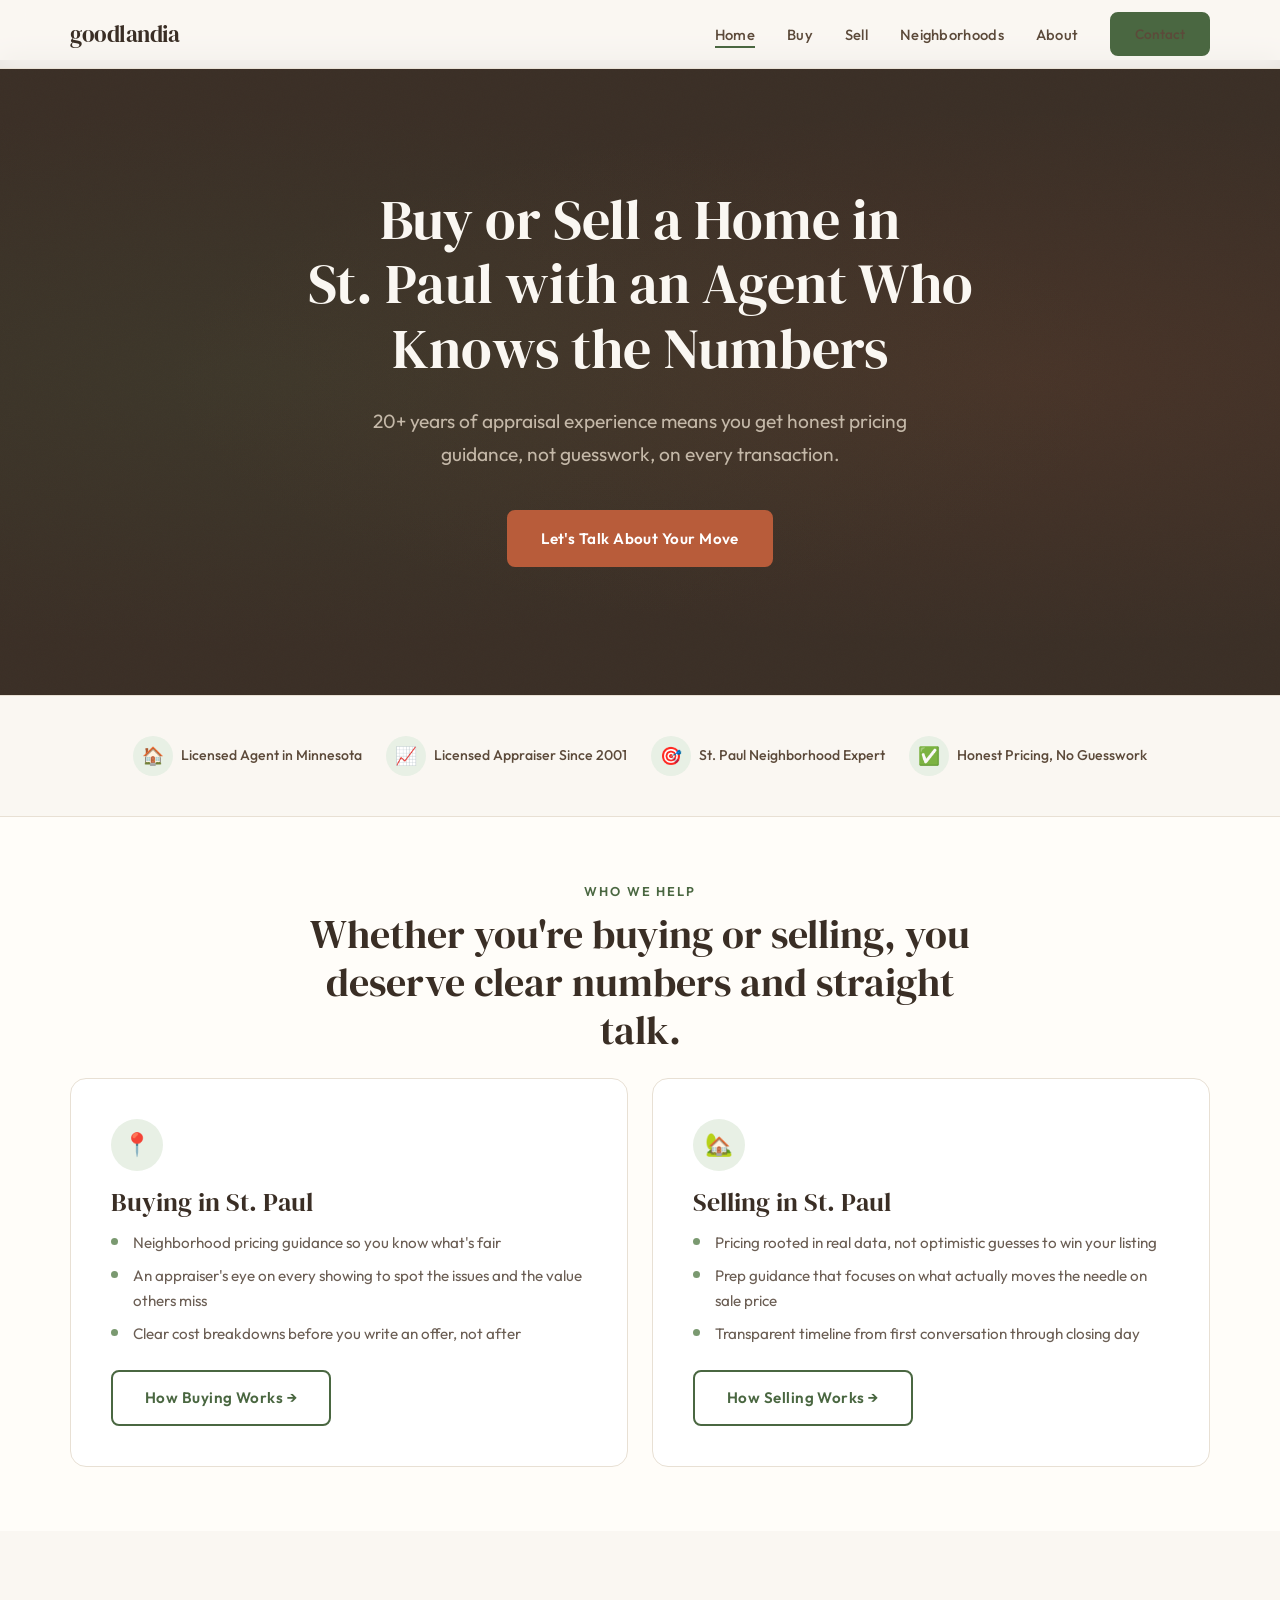
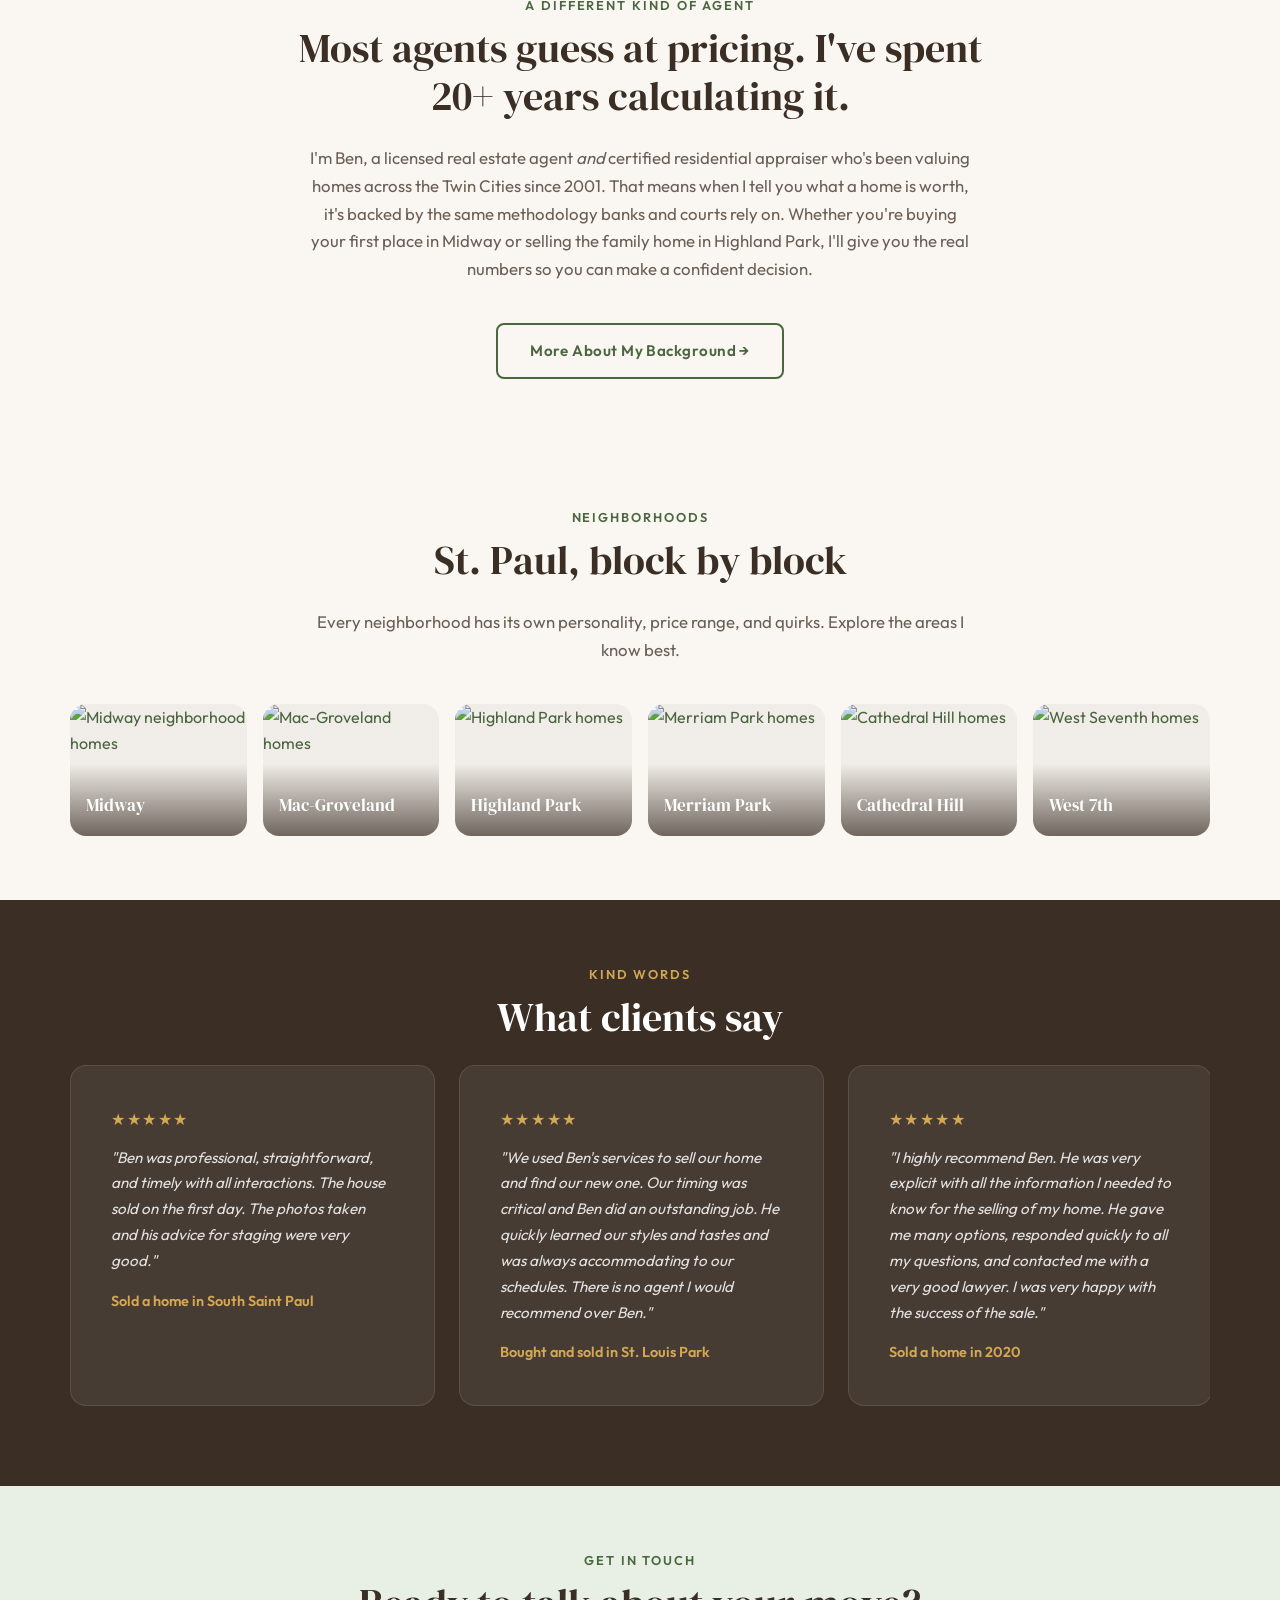
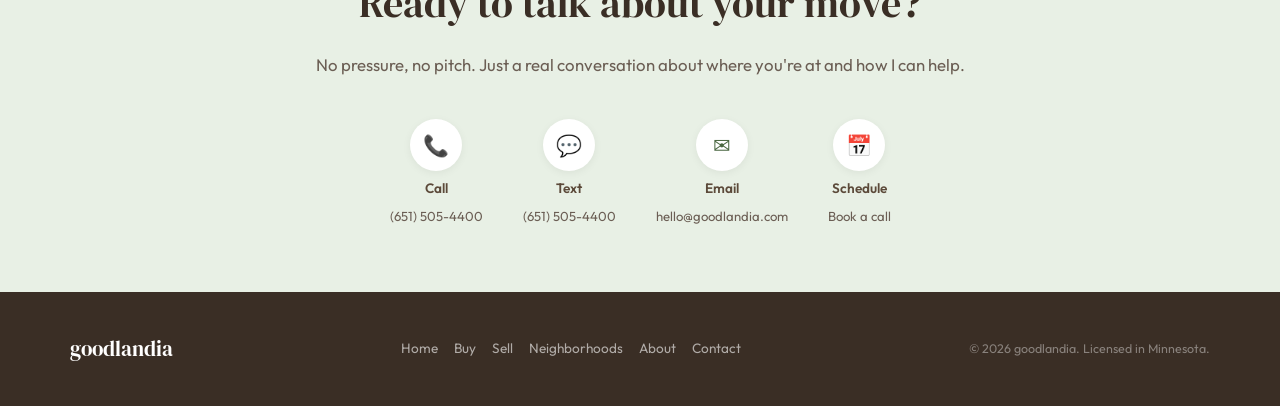
==== commit 479e8c86: "Add files via upload" ====
--- a/index.html
+++ b/index.html
@@ -93,7 +93,6 @@
 
   <!-- ============ HERO ============ -->
   <section class="hero">
-    <div class="hero-bg" role="img" aria-label="St. Paul skyline"></div>
     <div class="hero-content">
       <h1>Buy or Sell a Home in St.&nbsp;Paul with an Agent Who Knows the Numbers</h1>
       <p class="subhead">20+ years of appraisal experience means you get honest pricing guidance, not guesswork, on every transaction.</p>
--- a/style.css
+++ b/style.css
@@ -242,24 +242,33 @@
 /* ==== HERO ==== */
 .hero {
   position: relative;
-  min-height: 85vh;
+  min-height: 70vh;
   display: flex;
   align-items: center;
   justify-content: center;
   text-align: center;
   margin-top: 60px;
   overflow: hidden;
-}
-.hero-bg {
-  position: absolute; inset: 0;
-  background:
-    linear-gradient(180deg, rgba(58,46,37,0.3) 0%, rgba(58,46,37,0.55) 100%),
-    url('https://images.unsplash.com/photo-1558618666-fcd25c85f82e?w=1600&q=80') center/cover no-repeat;
+  background: var(--color-espresso);
+  /* Subtle warm grain texture via SVG noise */
+  background-image:
+    radial-gradient(ellipse at 20% 50%, rgba(74,103,65,0.15) 0%, transparent 60%),
+    radial-gradient(ellipse at 80% 50%, rgba(184,92,58,0.1) 0%, transparent 60%);
+}
+/* Fine grain overlay */
+.hero::before {
+  content: '';
+  position: absolute;
+  inset: 0;
+  background-image: url("data:image/svg+xml,%3Csvg viewBox='0 0 256 256' xmlns='http://www.w3.org/2000/svg'%3E%3Cfilter id='noise'%3E%3CfeTurbulence type='fractalNoise' baseFrequency='0.9' numOctaves='4' stitchTiles='stitch'/%3E%3C/filter%3E%3Crect width='100%25' height='100%25' filter='url(%23noise)' opacity='0.04'/%3E%3C/svg%3E");
+  background-size: 200px 200px;
+  opacity: 0.5;
+  pointer-events: none;
 }
 .hero-content {
   position: relative; z-index: 2;
-  padding: var(--space-lg) var(--space-sm);
-  max-width: 720px;
+  padding: var(--space-xl) var(--space-md);
+  max-width: 740px;
   animation: fadeUp 1s var(--ease) both;
 }
 @keyframes fadeUp {
@@ -267,16 +276,18 @@
   to   { opacity: 1; transform: translateY(0); }
 }
 .hero h1 {
-  color: var(--color-white);
-  margin-bottom: var(--space-sm);
-  text-shadow: 0 2px 20px rgba(0,0,0,0.2);
+  color: var(--color-cream);
+  margin-bottom: var(--space-md);
+  font-size: clamp(2.2rem, 5.5vw, 3.5rem);
+  line-height: 1.15;
 }
 .hero .subhead {
-  color: rgba(255,255,255,0.9);
-  font-size: clamp(1.05rem, 2.5vw, 1.25rem);
+  color: var(--color-stone);
+  font-size: clamp(1.05rem, 2.5vw, 1.2rem);
   margin-bottom: var(--space-lg);
-  max-width: 540px;
+  max-width: 560px;
   margin-left: auto; margin-right: auto;
+  line-height: 1.7;
 }
 
 
